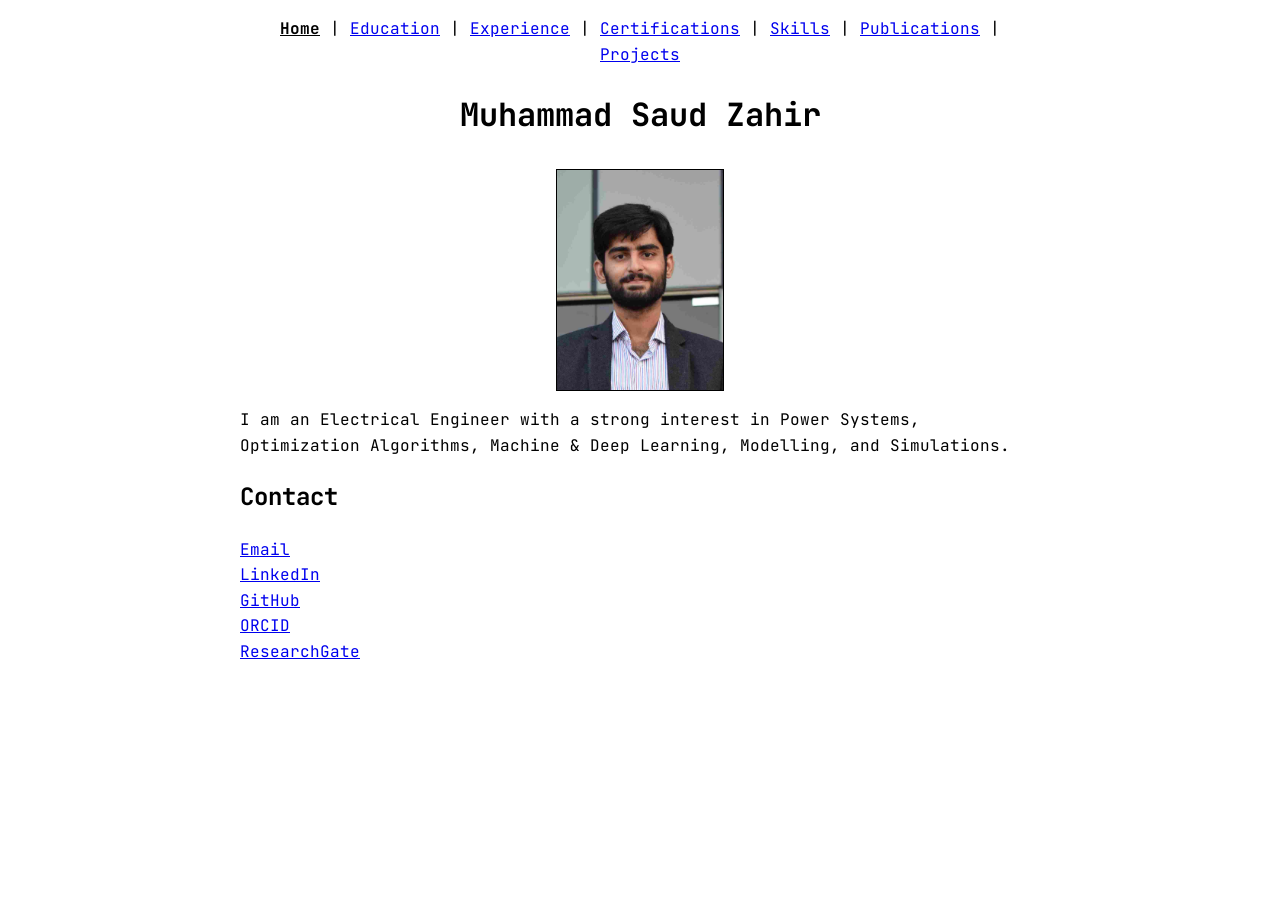
==== index.html @ 25896d2a "Initial commit" ====
<!DOCTYPE html>
<html lang="en">
<head>
<meta charset="UTF-8">
<meta name="viewport" content="width=device-width, initial-scale=1.0">
<meta name="description" content="Homepage of Muhammad Saud Zahir, Electrical Engineer.">
<link rel="preconnect" href="https://fonts.googleapis.com">
<link rel="preconnect" href="https://fonts.gstatic.com" crossorigin>
<link href="https://fonts.googleapis.com/css2?family=JetBrains+Mono:wght@400;500;700;800&display=swap" rel="stylesheet">
<link rel="stylesheet" href="style.css">
<title>Muhammad Saud Zahir's Homepage</title>
</head>
<body>
<center>
<a href="index.html" class="active">Home</a>
|
<a href="education.html">Education</a>
|
<a href="experience.html">Experience</a>
|
<a href="certifications.html">Certifications</a>
|
<a href="skills.html">Skills</a>
|
<a href="publications.html">Publications</a>
|
<a href="projects.html">Projects</a>
</center>

<center>
<h1>Muhammad Saud Zahir</h1>
<img src="./assets/profile.jpg" alt="Muhammad Saud Zahir" height="220">
</center>

<p>
I am an Electrical Engineer with a strong interest in
Power Systems, Optimization Algorithms, Machine &amp; Deep Learning,
Modelling, and Simulations.

<h2>Contact</h2>
<p>
<a href="mailto:m.saud.zahir@gmail.com">Email</a><br>
<a href="https://www.linkedin.com/in/saudzahirr" target="_blank" rel="noopener noreferrer">LinkedIn</a><br>
<a href="https://github.com/saudzahirr" target="_blank" rel="noopener noreferrer">GitHub</a><br>
<a href="https://orcid.org/0009-0007-6675-9983" target="_blank" rel="noopener noreferrer">ORCID</a><br>
<a href="https://www.researchgate.net/profile/Muhammad_Saud_Zahir" target="_blank" rel="noopener noreferrer">ResearchGate</a>

</body>
</html>
---- style.css ----
* {
  font-family: "JetBrains Mono", monospace;
}

body {
  background-color: #ffffff;
  color: #000000;
  font-size: 16px;
  max-width: 800px;
  margin: 1em auto;
  padding: 0 2em;
  line-height: 1.6;
}

a {
  color: #0000ee;
}

a:visited {
  color: #551a8b;
}

a.active {
  color: #000000;
  font-weight: 700;
}

h1, h2 {
  font-family: "JetBrains Mono", monospace;
}

ul {
  margin-top: 0;
}

img {
  vertical-align: middle;
}

img[alt="Muhammad Saud Zahir"] {
  border: 1px solid #000000;
  margin-top: 0.5em;
}

.edu-entry {
  overflow: hidden;
  margin-bottom: 2em;
  padding-bottom: 1.5em;
  border-bottom: 1px solid #dcdcdc;
}

.edu-entry:last-child {
  border-bottom: none;
}

.cert-logo {
  height: 6px;
}

.edu-logo {
  float: right;
  height: 110px;
  margin-top: 1.5em;
  margin-left: 1.5em;
}

@media (max-width: 500px) {
  .edu-logo {
    float: none;
    display: block;
    margin: 0.5em 0;
  }
}

.tool-row {
  display: flex;
  align-items: center;
  flex-wrap: wrap;
  gap: 2em;
  margin-top: 0.75em;
}

.tool-row-tight {
  gap: 0.15em;
}

.tool-row a,
.edu-entry > a {
  border-bottom: none;
}

.tool-icon,
.tool-icon-lg,
.tool-icon-md {
  height: 74px;
  width: auto;
}
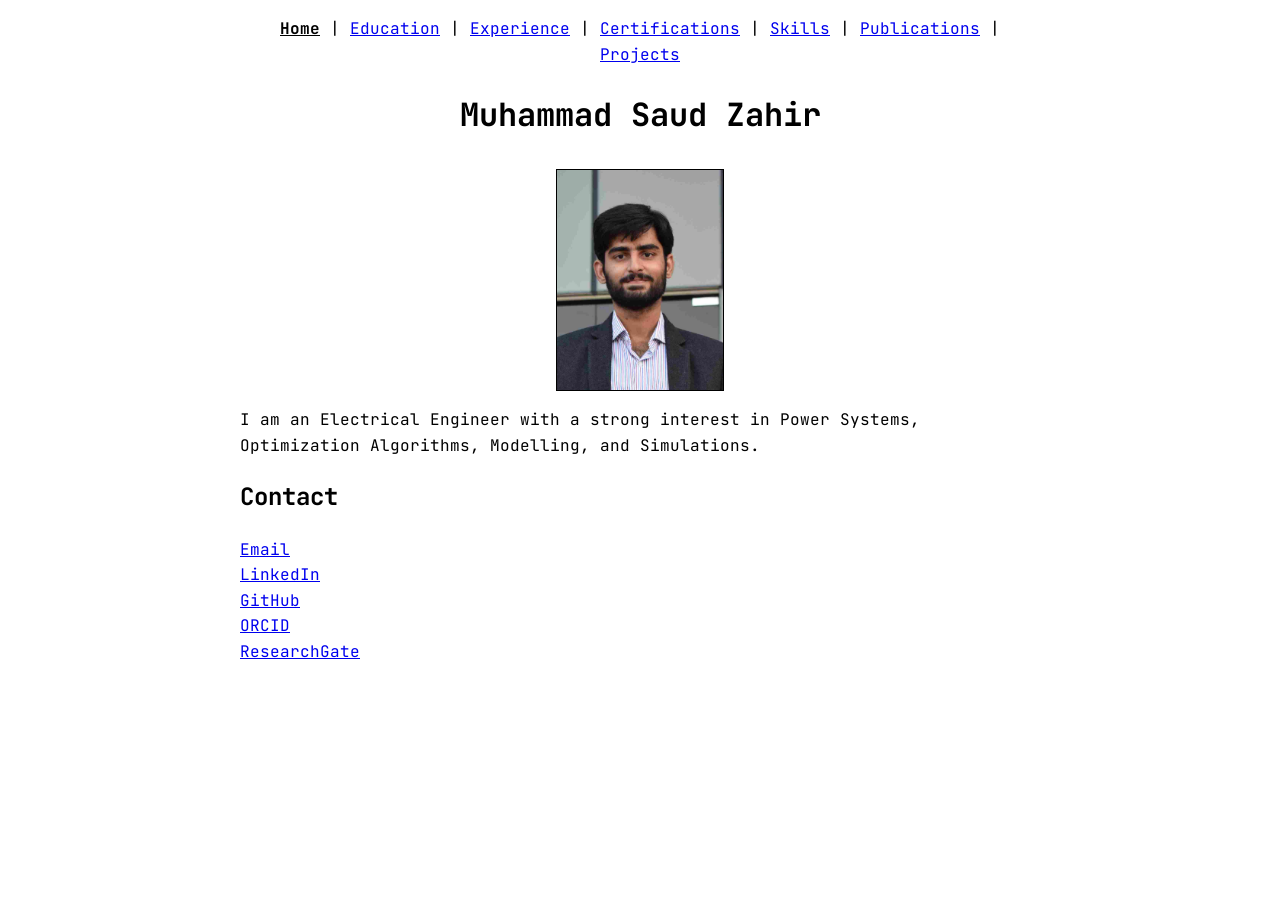
==== commit e117c3ff: "Update interests listed in index.html" ====
--- a/index.html
+++ b/index.html
@@ -34,8 +34,7 @@
 
 <p>
 I am an Electrical Engineer with a strong interest in
-Power Systems, Optimization Algorithms, Machine &amp; Deep Learning,
-Modelling, and Simulations.
+Power Systems, Optimization Algorithms, Modelling, and Simulations.
 
 <h2>Contact</h2>
 <p>
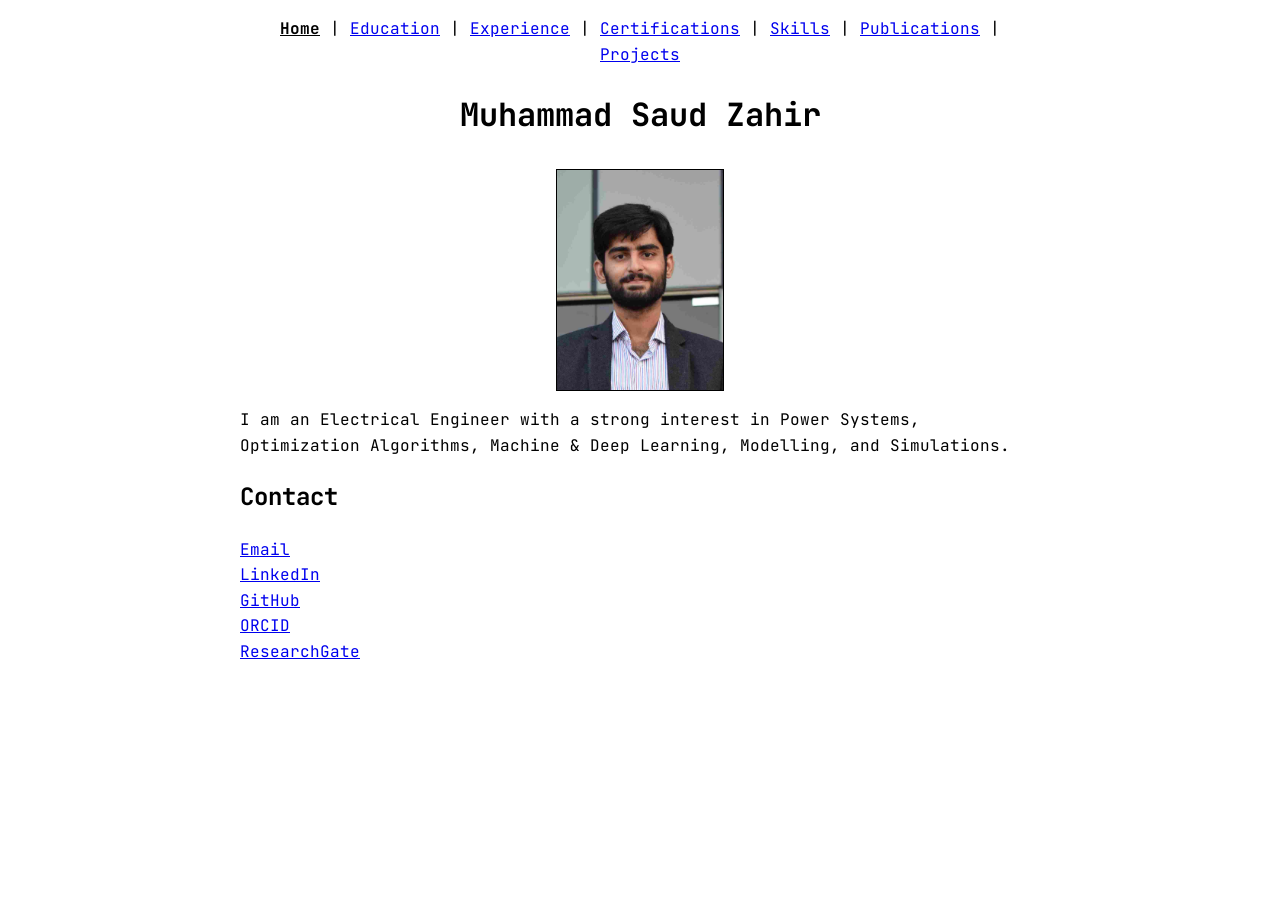
==== commit badd0e47: "Add Stanford University certification and update skills to include Machine & Deep Learning tools" ====
--- a/index.html
+++ b/index.html
@@ -34,7 +34,8 @@
 
 <p>
 I am an Electrical Engineer with a strong interest in
-Power Systems, Optimization Algorithms, Modelling, and Simulations.
+Power Systems, Optimization Algorithms, Machine &amp; Deep Learning,
+Modelling, and Simulations.
 
 <h2>Contact</h2>
 <p>
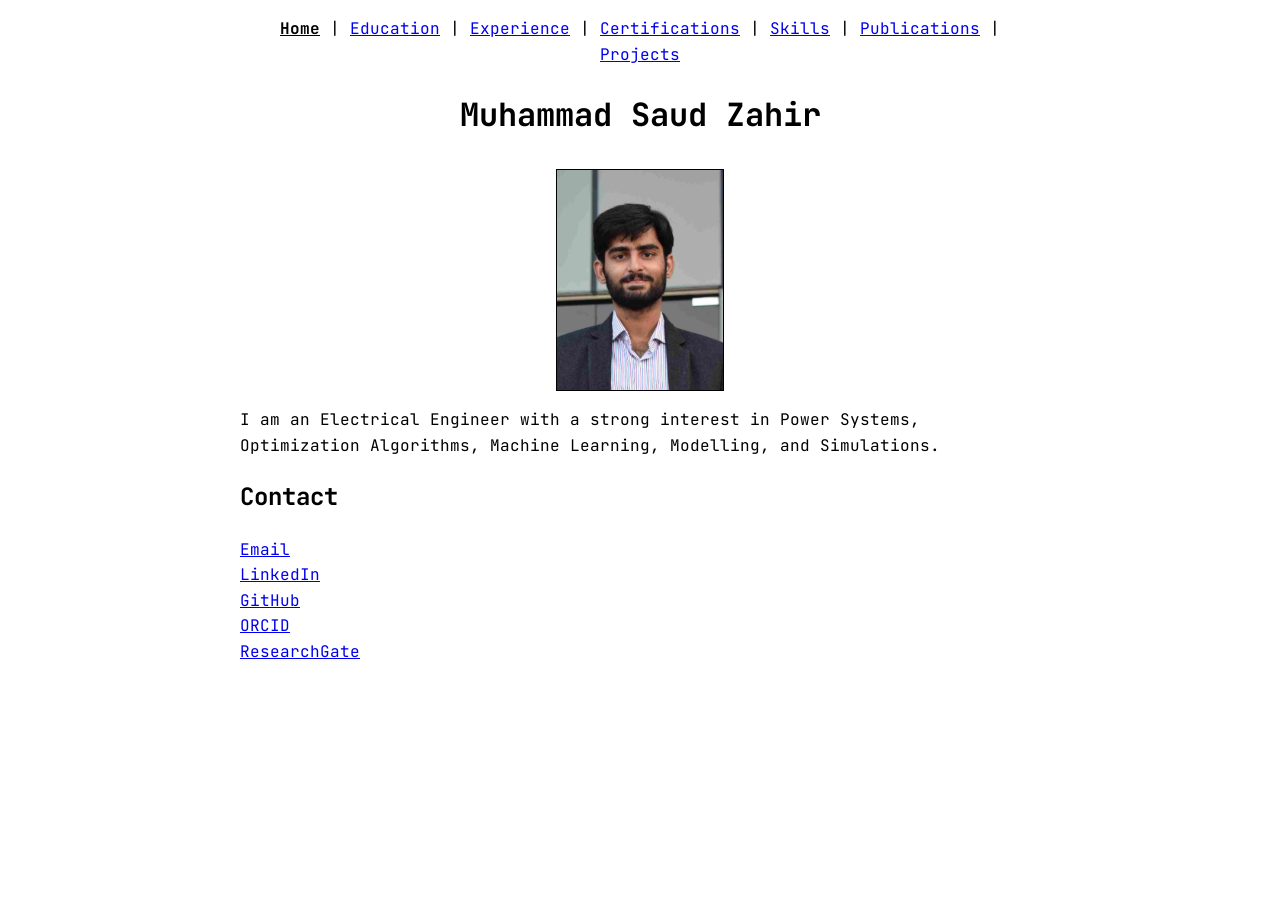
==== commit 10fb42ad: "Fix" ====
--- a/index.html
+++ b/index.html
@@ -34,7 +34,7 @@
 
 <p>
 I am an Electrical Engineer with a strong interest in
-Power Systems, Optimization Algorithms, Machine &amp; Deep Learning,
+Power Systems, Optimization Algorithms, Machine Learning,
 Modelling, and Simulations.
 
 <h2>Contact</h2>
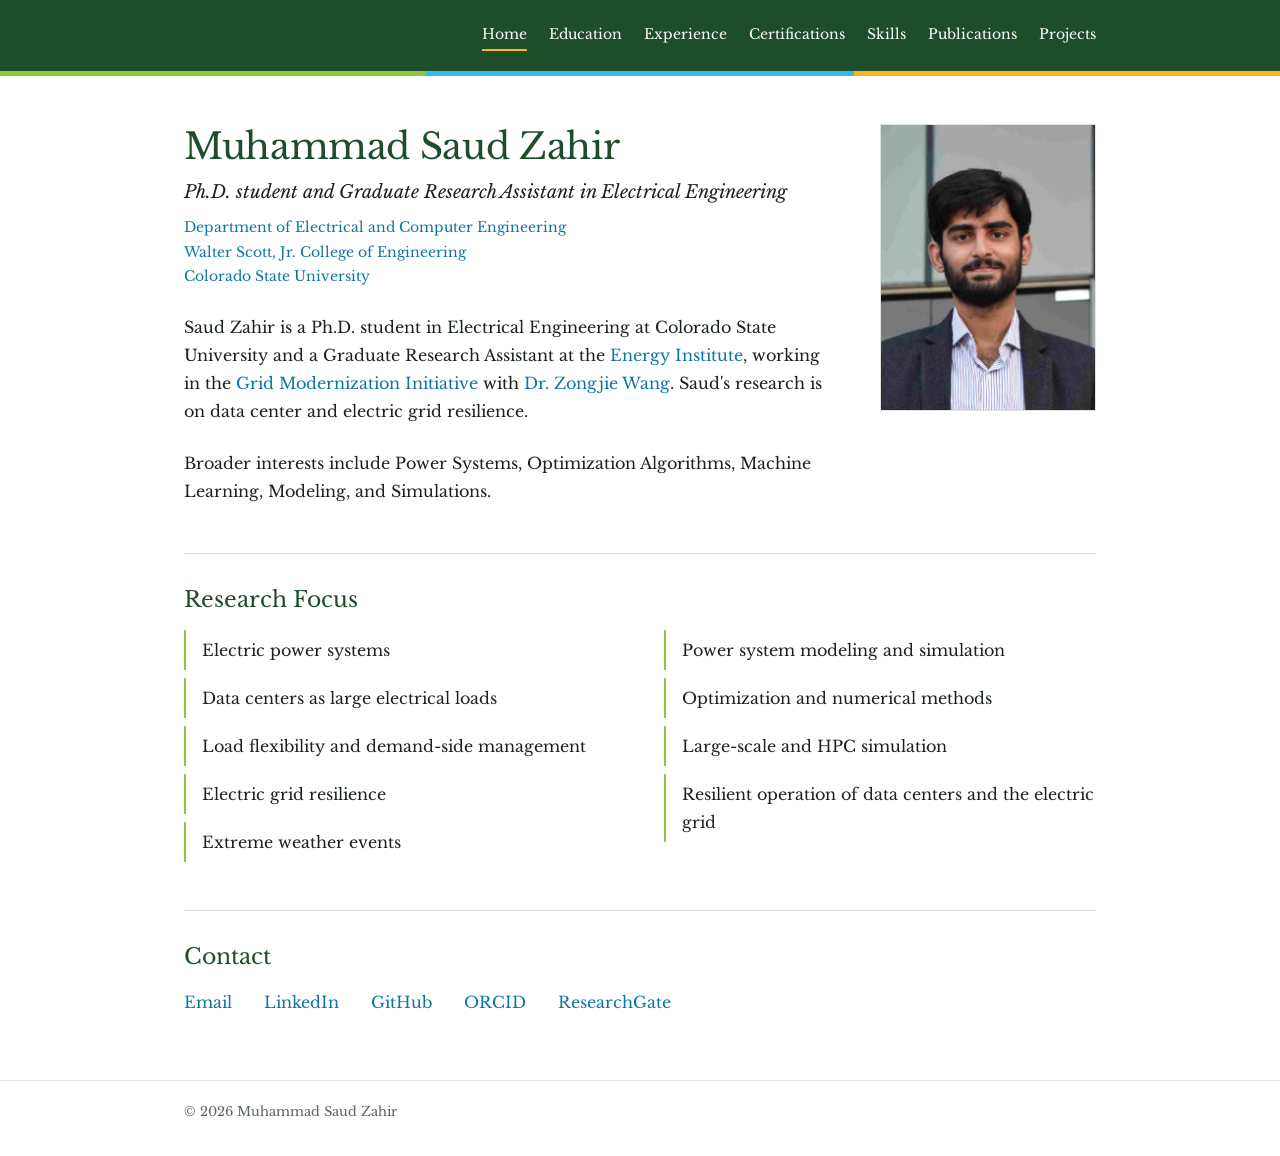
==== commit 6b0d3988: "Redesign site for Ph.D. at Colorado State University Content - Education: add Ph.D. in Electrical En" ====
--- a/index.html
+++ b/index.html
@@ -3,47 +3,93 @@
 <head>
 <meta charset="UTF-8">
 <meta name="viewport" content="width=device-width, initial-scale=1.0">
-<meta name="description" content="Homepage of Muhammad Saud Zahir, Electrical Engineer.">
+<meta name="description" content="Muhammad Saud Zahir, Ph.D. student and Graduate Research Assistant in Electrical Engineering at Colorado State University, working on data center and electric grid resilience.">
+<link rel="icon" href="assets/icons/favicon-32.png" sizes="32x32" type="image/png">
+<link rel="icon" href="assets/icons/favicon.svg" type="image/svg+xml">
+<link rel="apple-touch-icon" href="assets/icons/apple-touch-icon.png">
 <link rel="preconnect" href="https://fonts.googleapis.com">
 <link rel="preconnect" href="https://fonts.gstatic.com" crossorigin>
-<link href="https://fonts.googleapis.com/css2?family=JetBrains+Mono:wght@400;500;700;800&display=swap" rel="stylesheet">
-<link rel="stylesheet" href="style.css">
-<title>Muhammad Saud Zahir's Homepage</title>
+<link href="https://fonts.googleapis.com/css2?family=Libre+Baskerville:ital,wght@0,400;0,700;1,400&family=Pinyon+Script&display=swap" rel="stylesheet">
+<link rel="stylesheet" href="assets/css/style.css">
+<title>Muhammad Saud Zahir</title>
 </head>
 <body>
-<center>
-<a href="index.html" class="active">Home</a>
-|
+<a class="skip" href="#content">Skip to content</a>
+
+<header class="banner">
+<div class="wrap banner-inner">
+<nav class="site-nav" aria-label="Main">
+<a href="index.html" aria-current="page">Home</a>
 <a href="education.html">Education</a>
-|
 <a href="experience.html">Experience</a>
-|
 <a href="certifications.html">Certifications</a>
-|
 <a href="skills.html">Skills</a>
-|
 <a href="publications.html">Publications</a>
-|
 <a href="projects.html">Projects</a>
-</center>
+</nav>
+</div>
+</header>
 
-<center>
+<main id="content" class="wrap">
+
+<div class="intro">
+<div class="intro-text">
 <h1>Muhammad Saud Zahir</h1>
-<img src="./assets/profile.jpg" alt="Muhammad Saud Zahir" height="220">
-</center>
+<p class="lede">Ph.D. student and Graduate Research Assistant in Electrical Engineering</p>
+<p class="affiliation">
+<a href="https://www.engr.colostate.edu/ece/" target="_blank" rel="noopener noreferrer">Department of Electrical and Computer Engineering</a><br>
+<a href="https://www.engr.colostate.edu/" target="_blank" rel="noopener noreferrer">Walter Scott, Jr. College of Engineering</a><br>
+<a href="https://www.colostate.edu/" target="_blank" rel="noopener noreferrer">Colorado State University</a>
+</p>
+<p class="bio">
+Saud Zahir is a Ph.D. student in Electrical Engineering at Colorado State University
+and a Graduate Research Assistant at the
+<a href="https://energy.colostate.edu/" target="_blank" rel="noopener noreferrer">Energy Institute</a>,
+working in the
+<a href="https://energy.colostate.edu/grid-modernization-initiative/" target="_blank" rel="noopener noreferrer">Grid Modernization Initiative</a>
+with
+<a href="https://www.engr.colostate.edu/ece/people/zongjie-wang/" target="_blank" rel="noopener noreferrer">Dr. Zongjie Wang</a>.
+Saud's research is on data center and electric grid resilience.
+</p>
+<p class="bio">
+Broader interests include Power Systems, Optimization Algorithms,
+Machine Learning, Modeling, and Simulations.
+</p>
+</div>
+<img class="portrait" src="assets/images/profile.jpg" alt="Muhammad Saud Zahir" width="871" height="1161">
+</div>
 
-<p>
-I am an Electrical Engineer with a strong interest in
-Power Systems, Optimization Algorithms, Machine Learning,
-Modelling, and Simulations.
+<section class="section">
+<h2>Research Focus</h2>
+<ul class="focus-list">
+<li>Electric power systems</li>
+<li>Data centers as large electrical loads</li>
+<li>Load flexibility and demand-side management</li>
+<li>Electric grid resilience</li>
+<li>Extreme weather events</li>
+<li>Power system modeling and simulation</li>
+<li>Optimization and numerical methods</li>
+<li>Large-scale and HPC simulation</li>
+<li>Resilient operation of data centers and the electric grid</li>
+</ul>
+</section>
 
+<section class="section">
 <h2>Contact</h2>
-<p>
-<a href="mailto:m.saud.zahir@gmail.com">Email</a><br>
-<a href="https://www.linkedin.com/in/saudzahirr" target="_blank" rel="noopener noreferrer">LinkedIn</a><br>
-<a href="https://github.com/saudzahirr" target="_blank" rel="noopener noreferrer">GitHub</a><br>
-<a href="https://orcid.org/0009-0007-6675-9983" target="_blank" rel="noopener noreferrer">ORCID</a><br>
-<a href="https://www.researchgate.net/profile/Muhammad_Saud_Zahir" target="_blank" rel="noopener noreferrer">ResearchGate</a>
+<ul class="contact-list">
+<li><a href="mailto:m.saud.zahir@gmail.com">Email</a></li>
+<li><a href="https://www.linkedin.com/in/saudzahirr" target="_blank" rel="noopener noreferrer">LinkedIn</a></li>
+<li><a href="https://github.com/saudzahirr" target="_blank" rel="noopener noreferrer">GitHub</a></li>
+<li><a href="https://orcid.org/0009-0007-6675-9983" target="_blank" rel="noopener noreferrer">ORCID</a></li>
+<li><a href="https://www.researchgate.net/profile/Muhammad_Saud_Zahir" target="_blank" rel="noopener noreferrer">ResearchGate</a></li>
+</ul>
+</section>
+
+</main>
+
+<footer class="site-footer">
+<div class="wrap">&copy; 2026 Muhammad Saud Zahir</div>
+</footer>
 
 </body>
 </html>
--- a/assets/css/style.css
+++ b/assets/css/style.css
@@ -0,0 +1,524 @@
+:root {
+  --paper: #ffffff;
+  --ink: #1a221d;
+  --muted: #5a665e;
+  --rule: #dde4de;
+
+  /* Colorado State University green, and the three ribbons of the Energy Institute emblem */
+  --green: #1e4d2b;
+  --leaf: #8cc63f;
+  --sky: #32bbed;
+  --gold: #fdb714;
+  --link: #0d75a4;
+
+  --text: "Libre Baskerville", Baskerville, "Book Antiqua", Georgia, serif;
+  --script: "Pinyon Script", "Snell Roundhand", "Apple Chancery", "Edwardian Script ITC", "Libre Baskerville", Georgia, serif;
+
+  --page: 60rem;
+  --gutter: 1.5rem;
+  --rail: 8.5rem;
+}
+
+*,
+*::before,
+*::after {
+  box-sizing: border-box;
+}
+
+html {
+  -webkit-text-size-adjust: 100%;
+}
+
+body {
+  margin: 0;
+  background-color: var(--paper);
+  color: var(--ink);
+  font-family: var(--text);
+  font-size: 1rem;
+  line-height: 1.75;
+}
+
+img {
+  max-width: 100%;
+  height: auto;
+  vertical-align: middle;
+}
+
+/* Links are marked by colour alone (3:1 against the text around them); the underline appears on hover and keyboard focus */
+
+a {
+  color: var(--link);
+  text-decoration: none;
+  text-underline-offset: 0.2em;
+}
+
+a:hover,
+a:focus-visible {
+  color: var(--green);
+  text-decoration: underline;
+  text-decoration-color: var(--gold);
+  text-decoration-thickness: 2px;
+}
+
+a:focus-visible {
+  outline: 2px solid var(--link);
+  outline-offset: 3px;
+}
+
+h1,
+h2 {
+  color: var(--green);
+  line-height: 1.3;
+}
+
+h1 {
+  margin: 0 0 2rem;
+  font-size: 2.25rem;
+  font-weight: 400;
+  letter-spacing: -0.01em;
+}
+
+h2 {
+  margin: 0;
+  font-size: 1.125rem;
+  font-weight: 700;
+}
+
+p {
+  margin: 0;
+}
+
+.wrap {
+  max-width: var(--page);
+  margin-left: auto;
+  margin-right: auto;
+  padding-left: var(--gutter);
+  padding-right: var(--gutter);
+}
+
+.skip {
+  position: absolute;
+  left: -100rem;
+  top: 0;
+  padding: 0.5rem 1rem;
+  background-color: var(--gold);
+  color: var(--ink);
+}
+
+.skip:focus {
+  left: 0;
+  z-index: 1;
+}
+
+/* Banner */
+
+.banner {
+  background-color: var(--green);
+  border-bottom: 5px solid var(--gold);
+  border-image: linear-gradient(90deg, var(--leaf) 0 33.34%, var(--sky) 33.34% 66.67%, var(--gold) 66.67% 100%) 1;
+}
+
+.banner-inner {
+  display: flex;
+  flex-wrap: wrap;
+  align-items: baseline;
+  justify-content: space-between;
+  gap: 0.5rem 2rem;
+  padding-top: 1.25rem;
+  padding-bottom: 1.25rem;
+}
+
+.site-name {
+  color: #ffffff;
+  font-size: 1.15rem;
+  text-decoration: none;
+  white-space: nowrap;
+}
+
+.site-nav {
+  display: flex;
+  flex-wrap: wrap;
+  gap: 0.25rem 1.375rem;
+  font-size: 0.875rem;
+}
+
+.site-nav:only-child {
+  margin-left: auto;
+}
+
+.site-nav a {
+  padding: 0.125rem 0;
+  border-bottom: 2px solid transparent;
+  color: #ffffff;
+  text-decoration: none;
+}
+
+.site-name:hover,
+.site-name:focus-visible,
+.site-nav a:hover,
+.site-nav a:focus-visible {
+  color: #ffffff;
+  text-decoration: none;
+  outline-color: var(--gold);
+}
+
+.site-nav a:hover,
+.site-nav a:focus-visible {
+  border-bottom-color: var(--leaf);
+}
+
+.site-nav a[aria-current="page"] {
+  border-bottom-color: var(--gold);
+}
+
+/* Page body */
+
+main {
+  padding-top: 3rem;
+  padding-bottom: 4rem;
+}
+
+.site-footer {
+  border-top: 1px solid var(--rule);
+  color: var(--muted);
+  font-size: 0.8125rem;
+}
+
+.site-footer .wrap {
+  padding-top: 1.25rem;
+  padding-bottom: 2rem;
+}
+
+/* Entries: a left rail (years, issuer mark or group name), the text, and an institution mark */
+
+.entry {
+  display: grid;
+  grid-template-columns: var(--rail) minmax(0, 1fr);
+  column-gap: 2rem;
+  align-items: start;
+  padding: 2rem 0;
+  border-top: 1px solid var(--rule);
+}
+
+.entry:first-of-type {
+  padding-top: 0.5rem;
+  border-top: none;
+}
+
+.years {
+  color: var(--green);
+  font-family: var(--script);
+  font-size: 2.0625rem;
+  line-height: 1.05;
+  white-space: nowrap;
+}
+
+.years span {
+  display: block;
+}
+
+.entry-body > * + * {
+  margin-top: 0.375rem;
+}
+
+.entry-body h2 a {
+  color: inherit;
+}
+
+.role {
+  font-style: italic;
+}
+
+.dates,
+.issuer {
+  color: var(--muted);
+  font-size: 0.875rem;
+}
+
+.entry-body .detail {
+  margin-top: 0.75rem;
+}
+
+/* Marks are sized by a box, not by one fixed height, so a round seal and a wide wordmark carry similar weight */
+
+.entry-logo {
+  grid-column: 3;
+  justify-self: end;
+}
+
+.entry-logo img {
+  display: block;
+  width: auto;
+  height: auto;
+  max-width: 12.5rem;
+  max-height: 7rem;
+}
+
+/* Experience: every employer mark at one height, as wide as that makes it */
+
+.entry-work .entry-logo img {
+  height: 4rem;
+  max-width: none;
+  max-height: none;
+}
+
+.rail-logo {
+  justify-self: start;
+}
+
+.rail-logo img {
+  display: block;
+  width: auto;
+  height: auto;
+  max-width: 8.25rem;
+  max-height: 3.75rem;
+}
+
+.rail-title {
+  padding-top: 0.5rem;
+}
+
+.tools {
+  display: flex;
+  flex-wrap: wrap;
+  align-items: center;
+  gap: 1rem 1.5rem;
+  margin: 0;
+  padding: 0;
+  list-style: none;
+}
+
+.entry-body .tools {
+  margin-top: 1rem;
+}
+
+.tools a {
+  display: block;
+  text-decoration: none;
+}
+
+.tools img {
+  display: block;
+  width: auto;
+  height: 2.5rem;
+  max-width: 10rem;
+  object-fit: contain;
+}
+
+.tools-labelled {
+  align-items: flex-start;
+  gap: 1.5rem 0;
+}
+
+.tools-labelled a {
+  width: min-content;
+  min-width: 6.5rem;
+  color: var(--muted);
+  font-size: 0.75rem;
+  line-height: 1.4;
+  text-align: center;
+}
+
+.tools-labelled a:hover {
+  color: var(--green);
+}
+
+.tools-labelled img {
+  height: 3rem;
+  max-width: 12rem;
+  margin: 0 auto 0.5rem;
+}
+
+/* Home */
+
+.intro {
+  display: grid;
+  grid-template-columns: minmax(0, 1fr) 13.5rem;
+  column-gap: 3rem;
+  align-items: start;
+}
+
+.intro h1 {
+  margin-bottom: 0.5rem;
+}
+
+.lede {
+  font-size: 1.125rem;
+  font-style: italic;
+  line-height: 1.6;
+}
+
+.affiliation {
+  margin-top: 0.5rem;
+  color: var(--muted);
+  font-size: 0.875rem;
+}
+
+.intro-text .bio {
+  margin-top: 1.5rem;
+}
+
+.portrait {
+  display: block;
+  width: 13.5rem;
+  border: 1px solid var(--rule);
+}
+
+.section {
+  margin-top: 3rem;
+  padding-top: 2rem;
+  border-top: 1px solid var(--rule);
+}
+
+.section h2 {
+  margin-bottom: 1rem;
+  font-size: 1.375rem;
+  font-weight: 400;
+}
+
+.focus-list {
+  margin: 0;
+  padding: 0;
+  list-style: none;
+  columns: 2;
+  column-gap: 3rem;
+}
+
+.focus-list li {
+  padding: 0.375rem 0 0.375rem 1rem;
+  border-left: 2px solid var(--leaf);
+  break-inside: avoid;
+}
+
+.focus-list li + li {
+  margin-top: 0.5rem;
+}
+
+.contact-list {
+  display: flex;
+  flex-wrap: wrap;
+  gap: 0.5rem 2rem;
+  margin: 0;
+  padding: 0;
+  list-style: none;
+}
+
+/* Publications and projects */
+
+.plain-list {
+  margin: 0;
+  padding: 0;
+  list-style: none;
+}
+
+.plain-list li {
+  padding: 1.25rem 0;
+  border-top: 1px solid var(--rule);
+}
+
+.plain-list li:first-child {
+  padding-top: 0.5rem;
+  border-top: none;
+}
+
+.plain-list .status {
+  color: var(--muted);
+  font-size: 0.875rem;
+}
+
+/* Inside an entry the entry's own rule separates groups, so the items go unruled */
+
+.entry .plain-list li {
+  padding: 0.5rem 0;
+  border-top: none;
+  font-style: italic;
+}
+
+.entry .plain-list li:first-child {
+  padding-top: 0.375rem;
+}
+
+@media (max-width: 56rem) {
+  .entry-dated .years {
+    grid-row: 1 / span 2;
+  }
+
+  .entry-dated .entry-logo {
+    grid-column: 2;
+    grid-row: 1;
+    justify-self: start;
+    margin-bottom: 1rem;
+  }
+
+  .entry-dated .entry-body {
+    grid-column: 2;
+    grid-row: 2;
+  }
+}
+
+@media (max-width: 44rem) {
+  h1 {
+    font-size: 1.875rem;
+  }
+
+  .site-nav:only-child {
+    margin-left: 0;
+  }
+
+  .entry {
+    grid-template-columns: minmax(0, 1fr);
+    row-gap: 0.75rem;
+  }
+
+  .years {
+    font-size: 1.875rem;
+  }
+
+  .years span {
+    display: inline;
+  }
+
+  .entry-dated .years,
+  .entry-dated .entry-logo,
+  .entry-dated .entry-body {
+    grid-column: auto;
+    grid-row: auto;
+  }
+
+  .entry-dated .entry-logo {
+    order: -1;
+    margin-bottom: 0;
+  }
+
+  .entry-logo img {
+    max-height: 5.25rem;
+  }
+
+  .entry-work .entry-logo img {
+    max-width: 100%;
+    object-fit: contain;
+    object-position: left center;
+  }
+
+  .rail-title {
+    padding-top: 0;
+  }
+
+  .tools-labelled a {
+    min-width: 5rem;
+  }
+
+  .intro {
+    grid-template-columns: minmax(0, 1fr);
+    row-gap: 2rem;
+  }
+
+  .portrait {
+    order: -1;
+    width: 11rem;
+  }
+
+  .focus-list {
+    columns: 1;
+  }
+}
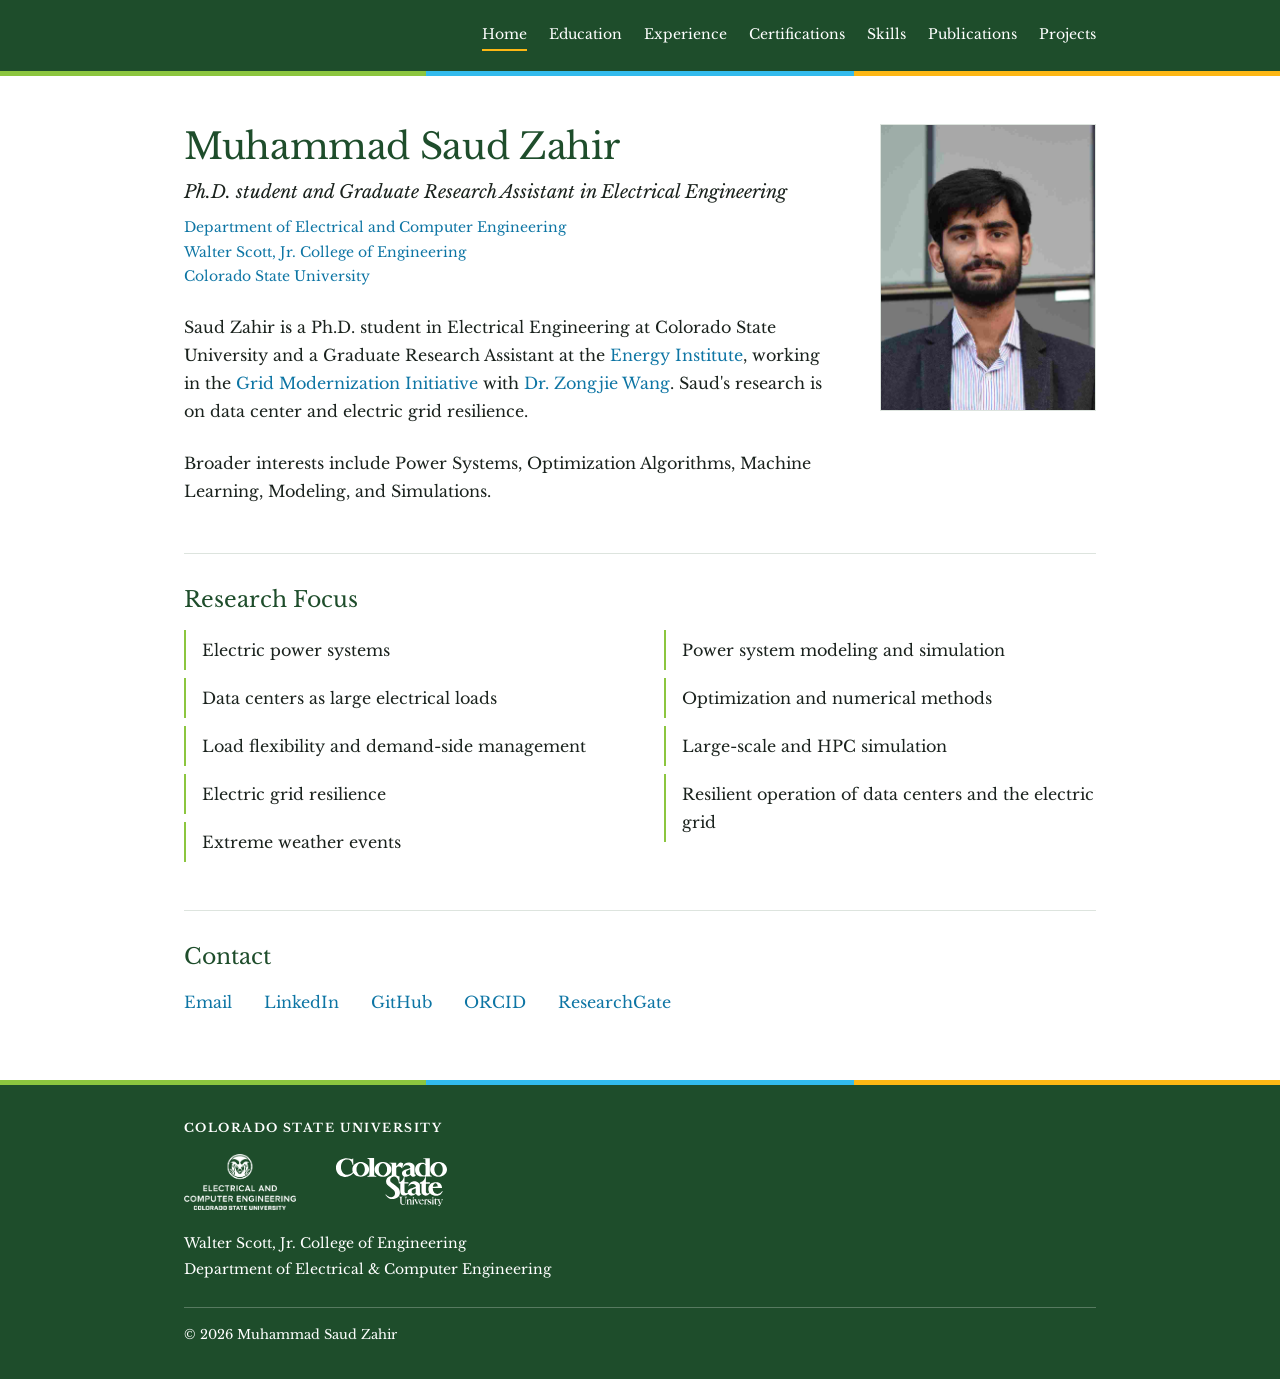
==== commit e42768f3: "Add Colorado State University footer Green footer with the banner's ribbon, the ECE department and C" ====
--- a/index.html
+++ b/index.html
@@ -88,7 +88,18 @@
 </main>
 
 <footer class="site-footer">
-<div class="wrap">&copy; 2026 Muhammad Saud Zahir</div>
+<div class="wrap">
+<p class="footer-label">Colorado State University</p>
+<div class="footer-logos">
+<a href="https://www.engr.colostate.edu/ece/" target="_blank" rel="noopener noreferrer"><img class="footer-ece" src="assets/images/logos/ece-csu-white.png" alt="Department of Electrical and Computer Engineering, Colorado State University" width="542" height="271"></a>
+<a href="https://www.colostate.edu/" target="_blank" rel="noopener noreferrer"><img class="footer-csu" src="assets/images/logos/csu-wordmark-white.svg" alt="Colorado State University" width="1209" height="523"></a>
+</div>
+<ul class="footer-links">
+<li><a href="https://www.engr.colostate.edu/" target="_blank" rel="noopener noreferrer">Walter Scott, Jr. College of Engineering</a></li>
+<li><a href="https://www.engr.colostate.edu/ece/" target="_blank" rel="noopener noreferrer">Department of Electrical &amp; Computer Engineering</a></li>
+</ul>
+<p class="footer-copy">&copy; 2026 Muhammad Saud Zahir</p>
+</div>
 </footer>
 
 </body>
--- a/assets/css/style.css
+++ b/assets/css/style.css
@@ -178,15 +178,75 @@
   padding-bottom: 4rem;
 }
 
+/* Footer: the banner's green and ribbon, mirrored */
+
 .site-footer {
-  border-top: 1px solid var(--rule);
-  color: var(--muted);
+  background-color: var(--green);
+  border-top: 5px solid var(--gold);
+  border-image: linear-gradient(90deg, var(--leaf) 0 33.34%, var(--sky) 33.34% 66.67%, var(--gold) 66.67% 100%) 1;
+  color: #ffffff;
+  font-size: 0.875rem;
+}
+
+.site-footer .wrap {
+  padding-top: 2rem;
+  padding-bottom: 2rem;
+}
+
+.footer-label {
+  font-size: 0.75rem;
+  font-weight: 700;
+  letter-spacing: 0.12em;
+  text-transform: uppercase;
+}
+
+.footer-logos {
+  display: flex;
+  flex-wrap: wrap;
+  align-items: center;
+  gap: 1rem 2.5rem;
+  margin-top: 1rem;
+}
+
+.footer-logos a {
+  display: block;
+}
+
+.footer-logos img {
+  display: block;
+  width: auto;
+}
+
+.footer-ece {
+  height: 3.5rem;
+}
+
+.footer-csu {
+  height: 3rem;
+}
+
+.footer-links {
+  margin: 1.25rem 0 0;
+  padding: 0;
+  list-style: none;
+  line-height: 1.9;
+}
+
+.site-footer a {
+  color: #ffffff;
+}
+
+.site-footer a:hover,
+.site-footer a:focus-visible {
+  color: #ffffff;
+  outline-color: var(--gold);
+}
+
+.footer-copy {
+  margin-top: 1.5rem;
+  padding-top: 1rem;
+  border-top: 1px solid rgba(255, 255, 255, 0.25);
   font-size: 0.8125rem;
-}
-
-.site-footer .wrap {
-  padding-top: 1.25rem;
-  padding-bottom: 2rem;
 }
 
 /* Entries: a left rail (years, issuer mark or group name), the text, and an institution mark */
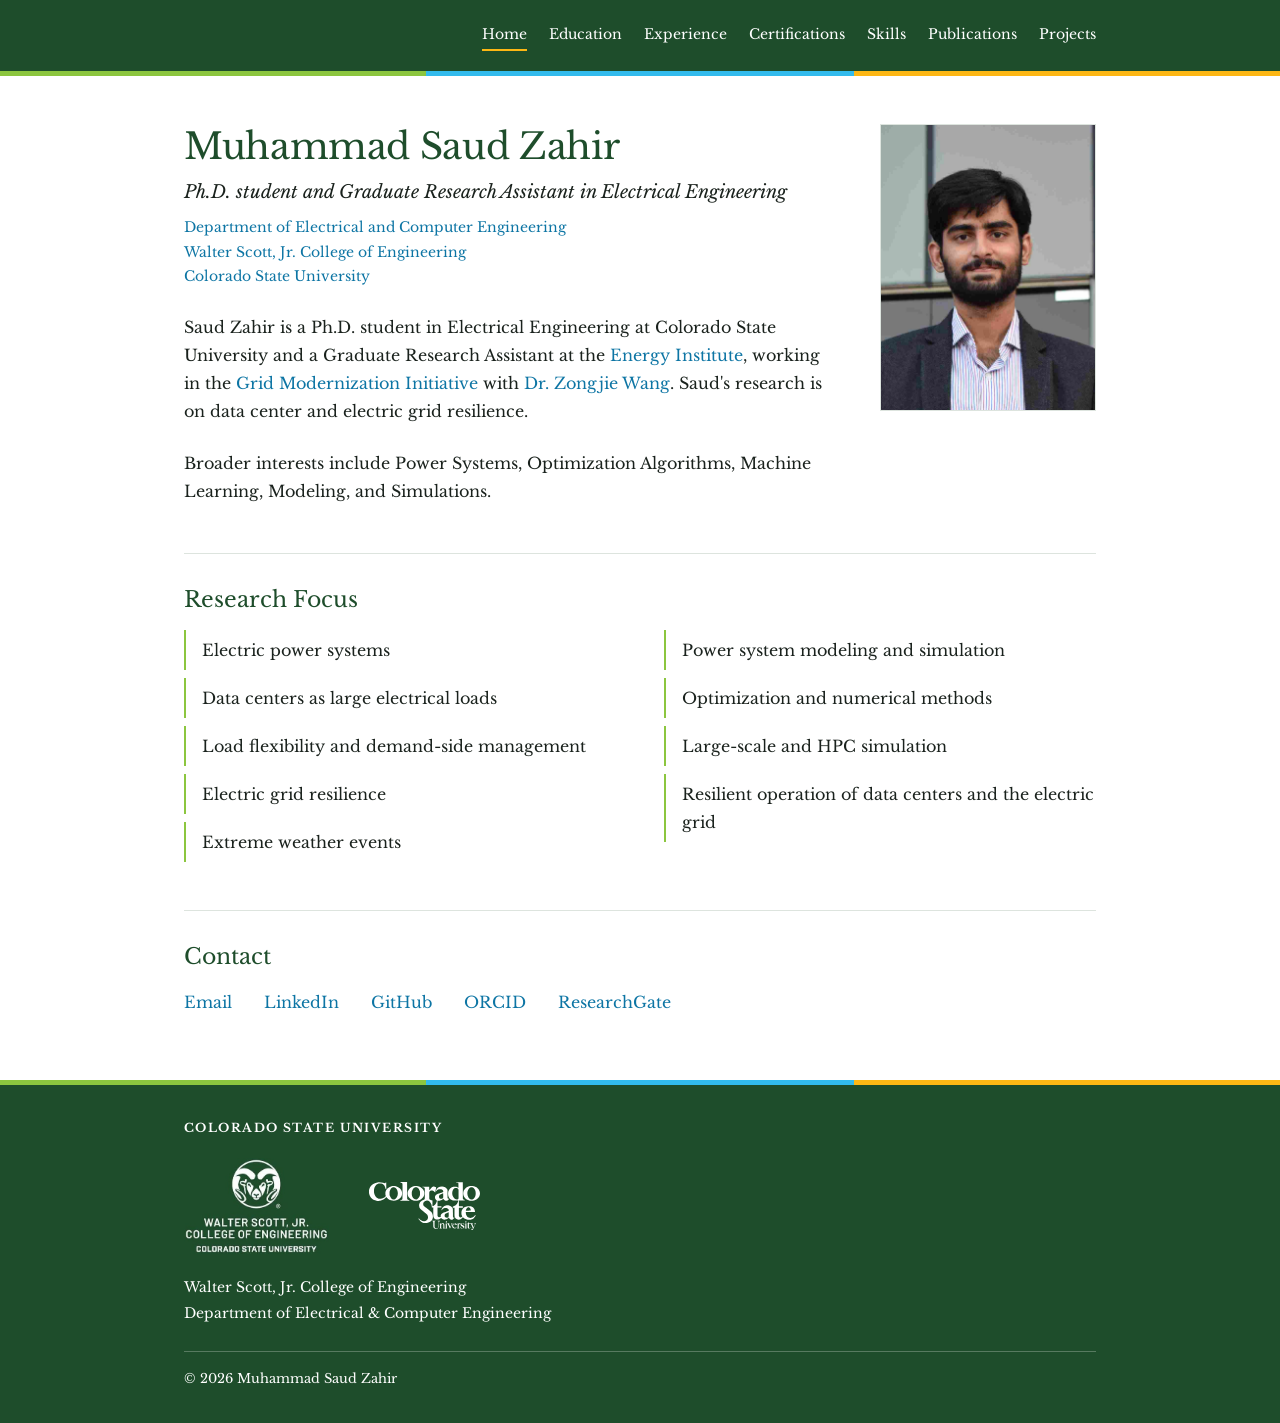
==== commit 7d260a17: "Follow CSU brand rules for the Ram's Head The footer's ECE lockup placed the Ram's Head with text in" ====
--- a/index.html
+++ b/index.html
@@ -91,7 +91,7 @@
 <div class="wrap">
 <p class="footer-label">Colorado State University</p>
 <div class="footer-logos">
-<a href="https://www.engr.colostate.edu/ece/" target="_blank" rel="noopener noreferrer"><img class="footer-ece" src="assets/images/logos/ece-csu-white.png" alt="Department of Electrical and Computer Engineering, Colorado State University" width="542" height="271"></a>
+<a href="https://www.engr.colostate.edu/" target="_blank" rel="noopener noreferrer"><img class="footer-college" src="assets/images/logos/ece.jpg" alt="Walter Scott, Jr. College of Engineering, Colorado State University" width="389" height="258"></a>
 <a href="https://www.colostate.edu/" target="_blank" rel="noopener noreferrer"><img class="footer-csu" src="assets/images/logos/csu-wordmark-white.svg" alt="Colorado State University" width="1209" height="523"></a>
 </div>
 <ul class="footer-links">
--- a/assets/css/style.css
+++ b/assets/css/style.css
@@ -204,8 +204,8 @@
   display: flex;
   flex-wrap: wrap;
   align-items: center;
-  gap: 1rem 2.5rem;
-  margin-top: 1rem;
+  gap: 1.25rem 2.5rem;
+  margin-top: 1.25rem;
 }
 
 .footer-logos a {
@@ -217,8 +217,10 @@
   width: auto;
 }
 
-.footer-ece {
-  height: 3.5rem;
+/* College lockup: its background is the footer green, and it stays a ram-face width clear of the wordmark */
+
+.footer-college {
+  height: 6rem;
 }
 
 .footer-csu {
